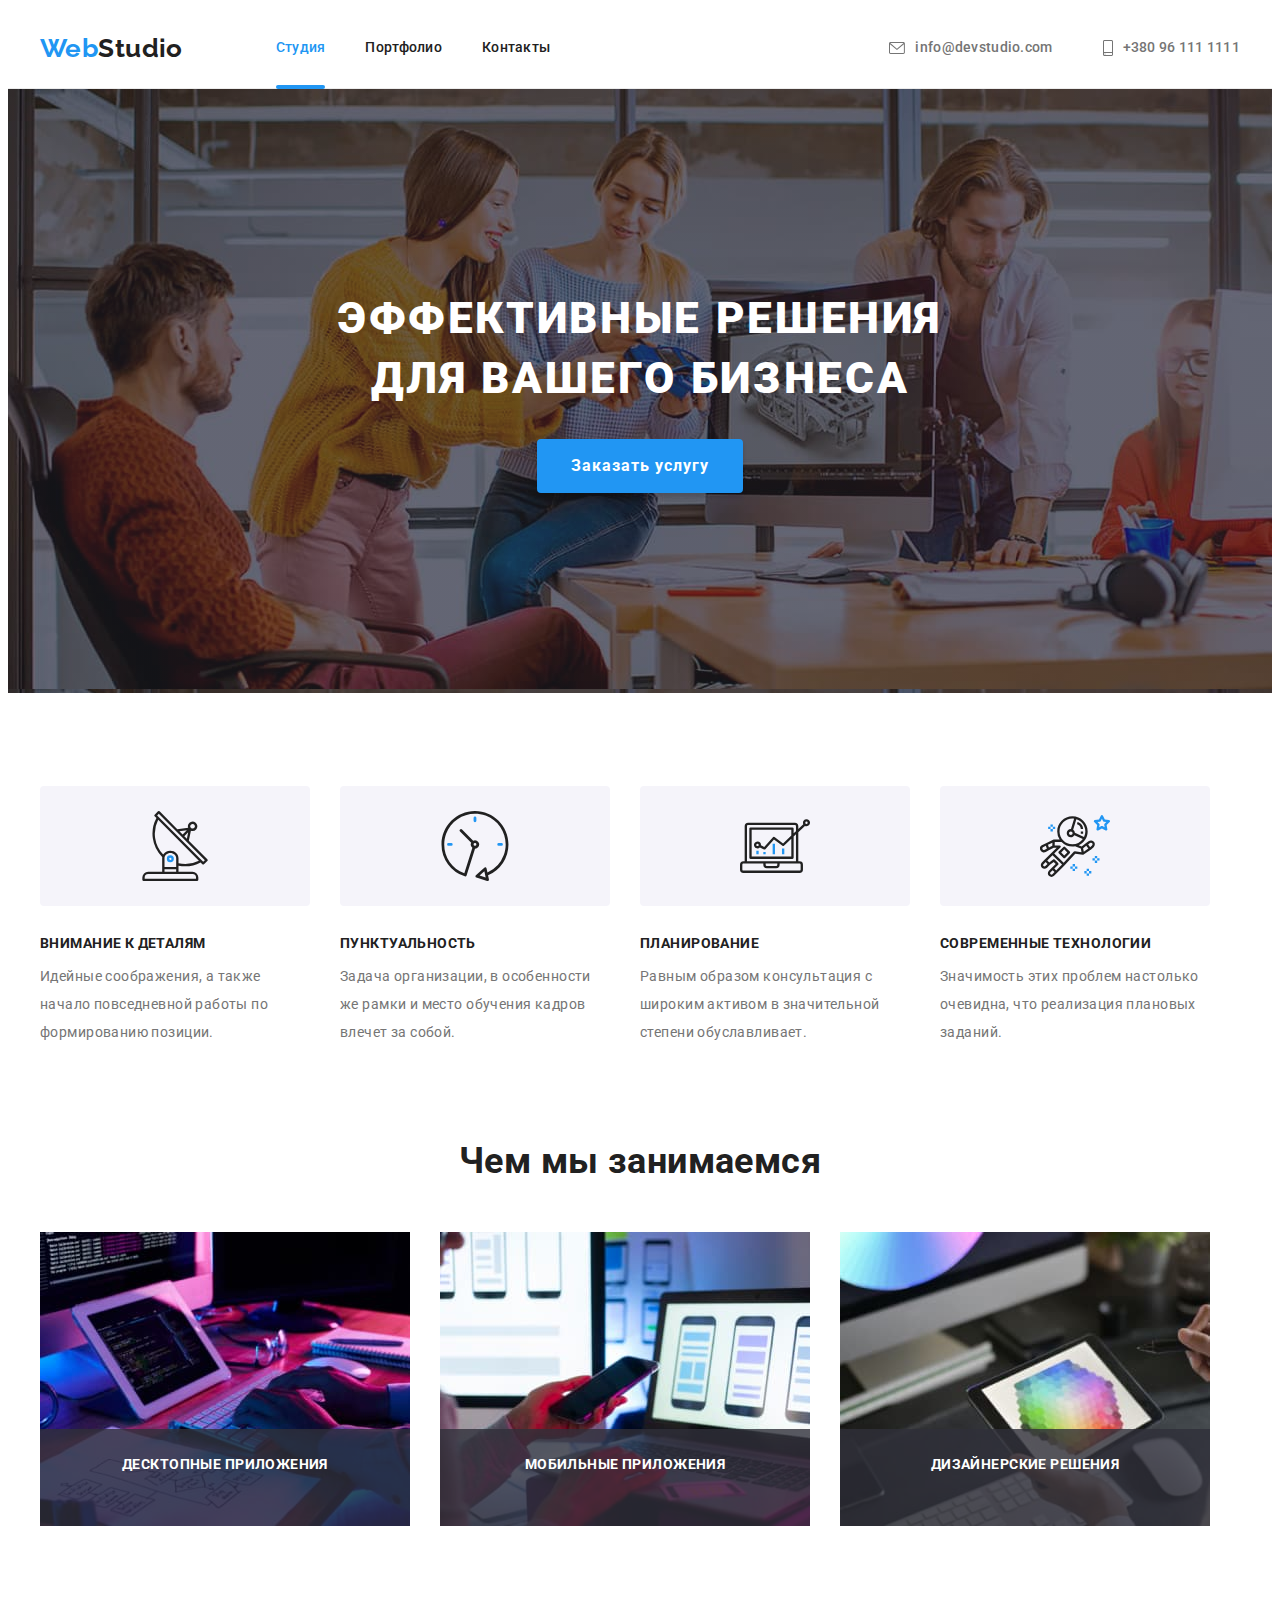
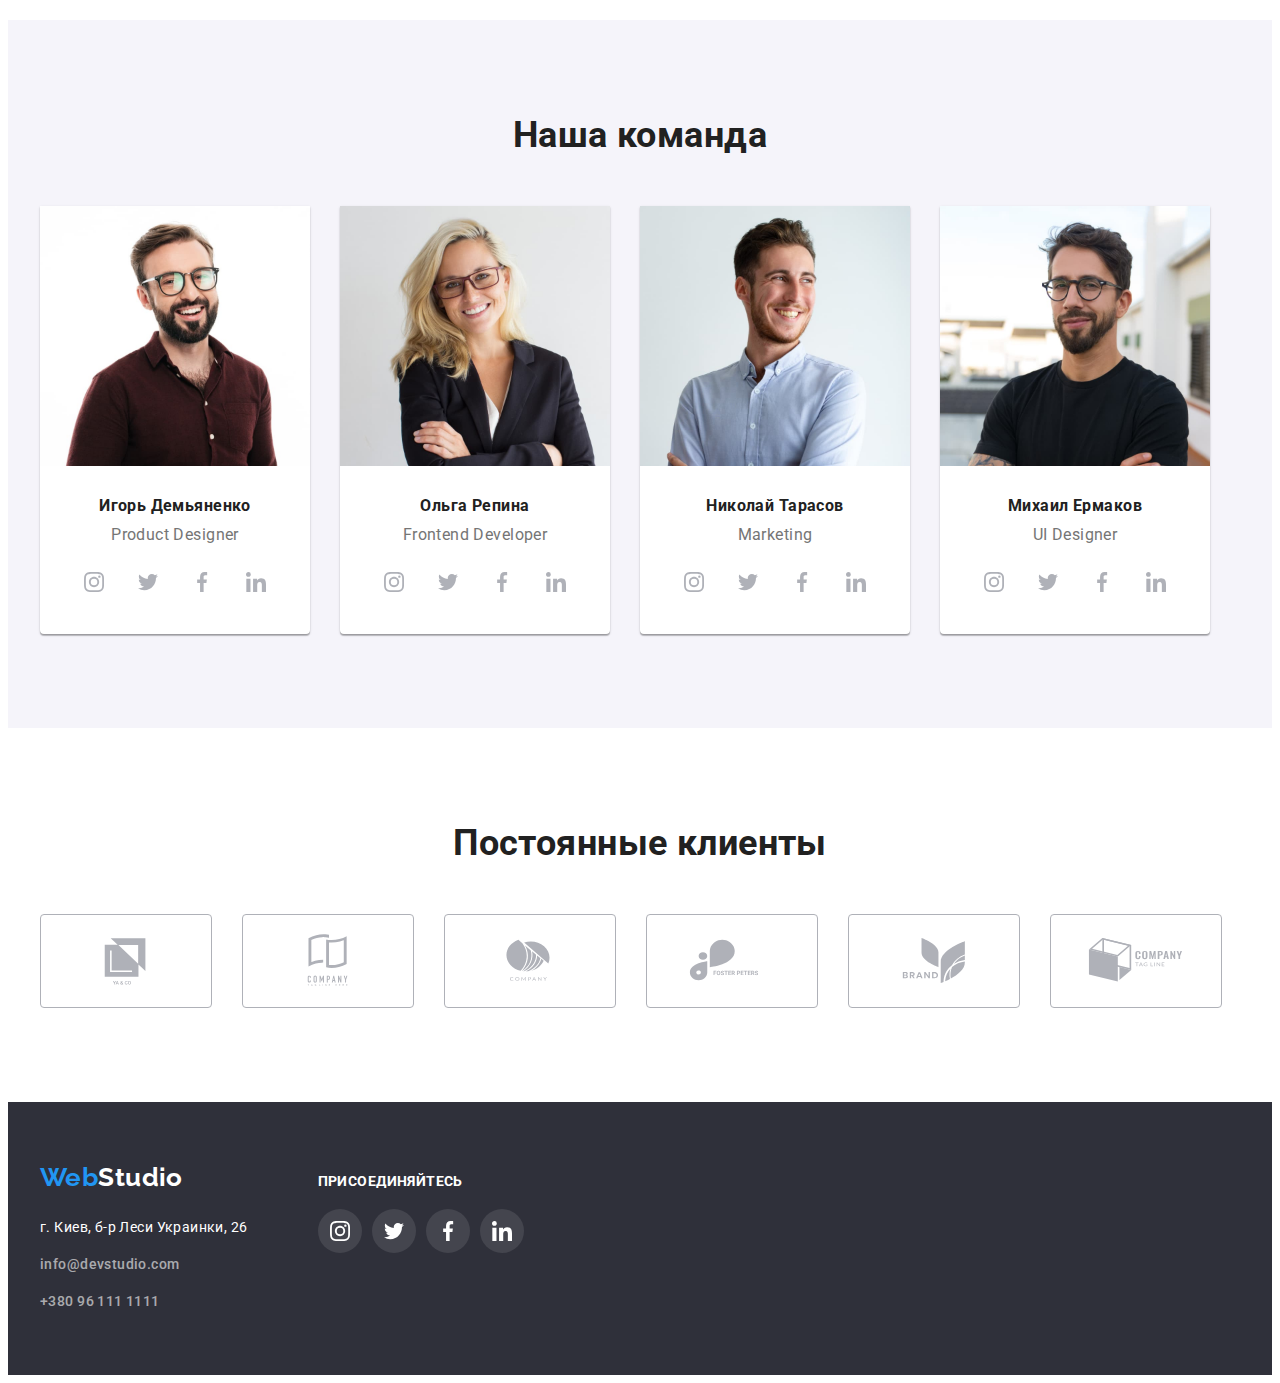
==== index.html @ 6b43f53a "Copy - HW5" ====
<!DOCTYPE html>
<html lang="ru">
   <head>
      <meta charset="utf-8" />
      <meta
         name="description"
         content="Эффективные решения для вашего бизнеса"
      />
      <link rel="preconnect" href="https://fonts.googleapis.com" />
      <link
         rel="preconnect"
         href="https://fonts.gstatic.com"
         crossorigin
      />
      <link
         href="https://fonts.googleapis.com/css2?family=Raleway:wght@700&family=Roboto:wght@400;500;700;900&display=swap"
         rel="stylesheet"
      />
      <title>Web Studio</title>
      <link
         rel="stylesheet"
         href="https://cdnjs.cloudflare.com/ajax/libs/modern-normalize/1.1.0/modern-normalize.min.css"
         integrity="sha512-wpPYUAdjBVSE4KJnH1VR1HeZfpl1ub8YT/NKx4PuQ5NmX2tKuGu6U/JRp5y+Y8XG2tV+wKQpNHVUX03MfMFn9Q=="
         crossorigin="anonymous"
         referrerpolicy="no-referrer"
      />

      <link rel="stylesheet" href="./CSS/styles.css" />
   </head>
   <body>
      <!-- Шапка страницы -->
      <header class="header">
         <!-- Навигация на другие страницы -->
         <div class="container">
            <nav class="header-menu">
               <a href="./index.html" class="top-logo"
                  ><span class="first-part-logo">Web</span>Studio</a
               >
               <ul class="site-nav list">
                  <li class="site-nav-item">
                     <a href="index.html" class="link current">Студия</a>
                  </li>
                  <li class="site-nav-item">
                     <a href="./portfolio.html" class="link">Портфолио</a>
                  </li>
                  <li class="site-nav-item">
                     <a href="./contacts" class="link">Контакты</a>
                  </li>
               </ul>
            </nav>
            <ul class="contacts list">
               <li class="contacts-item">
                  <a href="mailto:info@devstudio.com" class="link">
                     <svg class="icon-envelope" width="16" height="12">
                        <use href="./images/icons.svg#envelope"></use>
                     </svg>
                     info@devstudio.com</a
                  >
               </li>
               <li class="contacts-item">
                  <a href="tel:+380961111111" class="link"
                     ><svg class="icon-smartphone" width="10" height="16">
                        <use href="./images/icons.svg#smartphone"></use>
                     </svg>
                     +380 96 111 1111</a
                  >
               </li>
            </ul>
         </div>
      </header>

      <!-- Unique page content -->
      <main>
         <section class="hero">
            <div class="container">
               <h1 class="hero-title">
                  Эффективные решения для вашего бизнеса
               </h1>
               <button type="button" class="button" data-modal-open>
                  Заказать услугу
               </button>
            </div>
         </section>
         <!-- Our benefits -->
         <section class="benefits">
            <div class="container">
               <h2 class="benefits-hide-title title">
                  Наши сильные стороны
               </h2>

               <ul class="list">
                  <li class="benefits-item">
                     <div class="wrap-icon">
                        <svg
                           class="wrap-icon-position"
                           width="70"
                           height="70"
                        >
                           <use href="./images/icons.svg#antena"></use>
                        </svg>
                     </div>
                     <h3 class="benefits-title">Внимание к деталям</h3>
                     <p class="benefits-text">
                        Идейные соображения, а также начало повседневной
                        работы по формированию позиции.
                     </p>
                  </li>
                  <li class="benefits-item">
                     <div class="wrap-icon">
                        <svg
                           class="wrap-icon-position"
                           width="70"
                           height="70"
                        >
                           <use href="./images/icons.svg#clock"></use>
                        </svg>
                     </div>
                     <h3 class="benefits-title">Пунктуальность</h3>
                     <p class="benefits-text">
                        Задача организации, в особенности же рамки и место
                        обучения кадров влечет за собой.
                     </p>
                  </li>
                  <li class="benefits-item">
                     <div class="wrap-icon">
                        <svg
                           class="wrap-icon-position"
                           width="70"
                           height="70"
                        >
                           <use href="./images/icons.svg#diagram"></use>
                        </svg>
                     </div>
                     <h3 class="benefits-title">Планирование</h3>
                     <p class="benefits-text">
                        Равным образом консультация с широким активом в
                        значительной степени обуславливает.
                     </p>
                  </li>
                  <li class="benefits-item">
                     <div class="wrap-icon">
                        <svg
                           class="wrap-icon-position"
                           width="70"
                           height="70"
                        >
                           <use href="./images/icons.svg#astronaut"></use>
                        </svg>
                     </div>
                     <h3 class="benefits-title">Современные технологии</h3>
                     <p class="benefits-text">
                        Значимость этих проблем настолько очевидна, что
                        реализация плановых заданий.
                     </p>
                  </li>
               </ul>
            </div>
         </section>
         <!-- What we do -->
         <section class="activity">
            <div class="container">
               <h2 class="title">Чем мы занимаемся</h2>
               <ul class="list">
                  <li class="activity-item">
                     <img src="./images/box1.jpg" alt="box1" width="370" />
                     <h3 class="activity-item-title">
                        Десктопные приложения
                     </h3>
                  </li>
                  <li class="activity-item">
                     <img src="./images/box2.jpg" alt="box2" width="370" />
                     <h3 class="activity-item-title">
                        Мобильные приложения
                     </h3>
                  </li>
                  <li class="activity-item">
                     <img src="./images/box3.jpg" alt="box3" width="370" />
                     <h3 class="activity-item-title">
                        Дизайнерские решения
                     </h3>
                  </li>
               </ul>
            </div>
         </section>
         <!-- Our team -->
         <section class="team">
            <div class="container">
               <h2 class="title">Наша команда</h2>
               <ul class="list">
                  <li class="team-item">
                     <img
                        src="./images/demyanenko.jpg"
                        alt="Демьяненко"
                        width="270"
                     />
                     <div class="identification">
                        <h3 class="team-surname">Игорь Демьяненко</h3>
                        <p class="team-specialty">Product Designer</p>
                        <ul class="team-soc-list list">
                           <li class="team-soc-item">
                              <a href="" class="team-soc-link link"
                                 ><svg
                                    class="team-soc-icon"
                                    width="20"
                                    height="20"
                                 >
                                    <use
                                       href="./images/icons.svg#instagram"
                                    ></use></svg
                              ></a>
                           </li>
                           <li class="team-soc-item">
                              <a href="" class="team-soc-link link"
                                 ><svg
                                    class="team-soc-icon"
                                    width="20"
                                    height="20"
                                 >
                                    <use
                                       href="./images/icons.svg#twitter"
                                    ></use></svg
                              ></a>
                           </li>
                           <li class="team-soc-item">
                              <a href="" class="team-soc-link link"
                                 ><svg
                                    class="team-soc-icon"
                                    width="20"
                                    height="20"
                                 >
                                    <use
                                       href="./images/icons.svg#facebook"
                                    ></use></svg
                              ></a>
                           </li>
                           <li class="team-soc-item">
                              <a href="" class="team-soc-link link"
                                 ><svg
                                    class="team-soc-icon"
                                    width="20"
                                    height="20"
                                 >
                                    <use
                                       href="./images/icons.svg#linkedin"
                                    ></use></svg
                              ></a>
                           </li>
                        </ul>
                     </div>
                  </li>
                  <li class="team-item">
                     <img
                        src="./images/repina.jpg"
                        alt="Репина"
                        width="270"
                     />
                     <div class="identification">
                        <h3 class="team-surname">Ольга Репина</h3>
                        <p class="team-specialty">Frontend Developer</p>
                        <ul class="team-soc-list list">
                           <li class="team-soc-item">
                              <a href="" class="team-soc-link link"
                                 ><svg
                                    class="team-soc-icon"
                                    width="20"
                                    height="20"
                                 >
                                    <use
                                       href="./images/icons.svg#instagram"
                                    ></use></svg
                              ></a>
                           </li>
                           <li class="team-soc-item">
                              <a href="" class="team-soc-link link"
                                 ><svg
                                    class="team-soc-icon"
                                    width="20"
                                    height="20"
                                 >
                                    <use
                                       href="./images/icons.svg#twitter"
                                    ></use></svg
                              ></a>
                           </li>
                           <li class="team-soc-item">
                              <a href="" class="team-soc-link link"
                                 ><svg
                                    class="team-soc-icon"
                                    width="20"
                                    height="20"
                                 >
                                    <use
                                       href="./images/icons.svg#facebook"
                                    ></use></svg
                              ></a>
                           </li>
                           <li class="team-soc-item">
                              <a href="" class="team-soc-link link"
                                 ><svg
                                    class="team-soc-icon"
                                    width="20"
                                    height="20"
                                 >
                                    <use
                                       href="./images/icons.svg#linkedin"
                                    ></use></svg
                              ></a>
                           </li>
                        </ul>
                     </div>
                  </li>
                  <li class="team-item">
                     <img
                        src="./images/tarasov.jpg"
                        alt="Тарасов"
                        width="270"
                     />
                     <div class="identification">
                        <h3 class="team-surname">Николай Тарасов</h3>
                        <p class="team-specialty">Marketing</p>
                        <ul class="team-soc-list list">
                           <li class="team-soc-item">
                              <a href="" class="team-soc-link link"
                                 ><svg
                                    class="team-soc-icon"
                                    width="20"
                                    height="20"
                                 >
                                    <use
                                       href="./images/icons.svg#instagram"
                                    ></use></svg
                              ></a>
                           </li>
                           <li class="team-soc-item">
                              <a href="" class="team-soc-link link"
                                 ><svg
                                    class="team-soc-icon"
                                    width="20"
                                    height="20"
                                 >
                                    <use
                                       href="./images/icons.svg#twitter"
                                    ></use></svg
                              ></a>
                           </li>
                           <li class="team-soc-item">
                              <a href="" class="team-soc-link link"
                                 ><svg
                                    class="team-soc-icon"
                                    width="20"
                                    height="20"
                                 >
                                    <use
                                       href="./images/icons.svg#facebook"
                                    ></use></svg
                              ></a>
                           </li>
                           <li class="team-soc-item">
                              <a href="" class="team-soc-link link"
                                 ><svg
                                    class="team-soc-icon"
                                    width="20"
                                    height="20"
                                 >
                                    <use
                                       href="./images/icons.svg#linkedin"
                                    ></use></svg
                              ></a>
                           </li>
                        </ul>
                     </div>
                  </li>
                  <li class="team-item">
                     <img
                        src="./images/ermakov.jpg"
                        alt="Ермаков"
                        width="270"
                     />
                     <div class="identification">
                        <h3 class="team-surname">Михаил Ермаков</h3>
                        <p class="team-specialty">UI Designer</p>
                        <ul class="team-soc-list list">
                           <li class="team-soc-item">
                              <a href="" class="team-soc-link link"
                                 ><svg
                                    class="team-soc-icon"
                                    width="20"
                                    height="20"
                                 >
                                    <use
                                       href="./images/icons.svg#instagram"
                                    ></use></svg
                              ></a>
                           </li>
                           <li class="team-soc-item">
                              <a href="" class="team-soc-link link"
                                 ><svg
                                    class="team-soc-icon"
                                    width="20"
                                    height="20"
                                 >
                                    <use
                                       href="./images/icons.svg#twitter"
                                    ></use></svg
                              ></a>
                           </li>
                           <li class="team-soc-item">
                              <a href="" class="team-soc-link link"
                                 ><svg
                                    class="team-soc-icon"
                                    width="20"
                                    height="20"
                                 >
                                    <use
                                       href="./images/icons.svg#facebook"
                                    ></use></svg
                              ></a>
                           </li>
                           <li class="team-soc-item">
                              <a href="" class="team-soc-link link"
                                 ><svg
                                    class="team-soc-icon"
                                    width="20"
                                    height="20"
                                 >
                                    <use
                                       href="./images/icons.svg#linkedin"
                                    ></use></svg
                              ></a>
                           </li>
                        </ul>
                     </div>
                  </li>
               </ul>
            </div>
         </section>
         <section class="clients">
            <div class="container">
               <h2 class="title">Постоянные клиенты</h2>
               <ul class="clients-list list">
                  <li class="clients-item">
                     <a href="" class="clients-link link"
                        ><svg class="clients-icon" width="106" height="60">
                           <use href="./images/icons.svg#yaco"></use></svg
                     ></a>
                  </li>
                  <li class="clients-item">
                     <a href="" class="clients-link link"
                        ><svg class="clients-icon" width="106" height="60">
                           <use href="./images/icons.svg#co"></use></svg
                     ></a>
                  </li>
                  <li class="clients-item">
                     <a href="" class="clients-link link"
                        ><svg class="clients-icon" width="106" height="60">
                           <use
                              href="./images/icons.svg#company"
                           ></use></svg
                     ></a>
                  </li>
                  <li class="clients-item">
                     <a href="" class="clients-link link"
                        ><svg class="clients-icon" width="106" height="60">
                           <use
                              href="./images/icons.svg#foster"
                           ></use></svg
                     ></a>
                  </li>
                  <li class="clients-item">
                     <a href="" class="clients-link link"
                        ><svg class="clients-icon" width="106" height="60">
                           <use
                              href="./images/icons.svg#flower"
                           ></use></svg
                     ></a>
                  </li>
                  <li class="clients-item">
                     <a href="" class="clients-link link"
                        ><svg class="clients-icon" width="106" height="60">
                           <use
                              href="./images/icons.svg#tagline"
                           ></use></svg
                     ></a>
                  </li>
               </ul>
            </div>
         </section>
      </main>

      <!-- Footer -->
      <footer class="footer">
         <div class="container">
            <!-- Контакты компании-->
            <div class="footer-information">
               <div class="footer-contacts">
                  <a href="./index.html" class="bottom-logo"
                     ><span class="first-part-logo">Web</span>Studio</a
                  >
                  <ul class="list">
                     <li>
                        <address class="adress">
                           г. Киев, б-р Леси Украинки, 26
                        </address>
                     </li>
                     <li>
                        <a
                           href="mailto:info@devstudio.com"
                           class="link mail"
                           >info@devstudio.com</a
                        >
                     </li>
                     <li>
                        <a href="tel:+380961111111" class="link"
                           >+380 96 111 1111</a
                        >
                     </li>
                  </ul>
               </div>
               <div class="footer-contacts">
                  <p class="message">Присоединяйтесь</p>
                  <ul class="footer-soc-list list">
                     <li class="footer-soc-item">
                        <a href="" class="footer-soc-link link"
                           ><svg
                              class="footer-soc-icon"
                              width="20"
                              height="20"
                           >
                              <use
                                 href="./images/icons.svg#instagram"
                              ></use></svg
                        ></a>
                     </li>
                     <li class="footer-soc-item">
                        <a href="" class="footer-soc-link link"
                           ><svg
                              class="footer-soc-icon"
                              width="20"
                              height="20"
                           >
                              <use
                                 href="./images/icons.svg#twitter"
                              ></use></svg
                        ></a>
                     </li>
                     <li class="footer-soc-item">
                        <a href="" class="footer-soc-link link"
                           ><svg
                              class="footer-soc-icon"
                              width="20"
                              height="20"
                           >
                              <use
                                 href="./images/icons.svg#facebook"
                              ></use></svg
                        ></a>
                     </li>
                     <li class="footer-soc-item">
                        <a href="" class="footer-soc-link link"
                           ><svg
                              class="footer-soc-icon"
                              width="20"
                              height="20"
                           >
                              <use
                                 href="./images/icons.svg#linkedin"
                              ></use></svg
                        ></a>
                     </li>
                  </ul>
               </div>
            </div>
         </div>
      </footer>

      <!--Modal window-->
      <div data-modal class="backdrop is-hidden">
         <div class="modal">
            <button type="button" data-modal-close class="button-modal">
               Close
            </button>
         </div>
      </div>
      <script src="./js/modal.js"></script>
   </body>
</html>
---- CSS/styles.css ----
:root {
   --primary-text-color: #212121;
   --secondary-text-color: #757575;
   --title-text-color: #000000;
   --accent-text-color: #2196f3;
   --main-background: #ffffff;
   --contrast-text: #ffffff;
   --secondary-background-one: #2f303a;
   --secondary-background-two: #f5f4fa;
   --typical-padding-ident: 94px;
   --icons-color: #afb1b8;
   --timing-function: cubic-bezier(0.4, 0, 0.2, 1);
}

h1,
h2,
h3,
h4,
h5,
h6,
p {
   margin: 0;
}

ul {
   margin: 0;
   padding-left: 0;
}

body {
   background-color: var(--main-background);

   color: var(--primary-text-color);
   font-family: "Roboto", sans-serif;
   font-weight: 500;
   font-size: 14px;
   line-height: 1.14;
   letter-spacing: 0.03em;
}

/* ----------header---------- */
.header {
   border-bottom-width: 1px;
   border-bottom-style: solid;
   border-bottom-color: #ececec;
}

.header-menu {
   display: flex;
   align-items: center;
}

.header .container {
   display: flex;
   align-items: center;
}

.container {
   width: 1200px;
   margin: 0 auto;
   padding-left: 15px;
   padding-right: 15px;
   /*outline: 1px solid red;*/
}

/* ----------Logo---------- */
.top-logo {
   margin-right: 93px;

   font-family: "Raleway", sans-serif;
   font-weight: 700;
   font-size: 26px;
   line-height: 1.19;
   color: var(--primary-text-color);

   text-decoration: none;

   transition: color 250ms var(--timing-function);
}

.first-part-logo {
   color: var(--accent-text-color);
}

.top-logo:hover,
.top-logo:focus,
.bottom-logo:hover,
.bottom-logo:focus {
   color: var(--accent-text-color);
}

.top-logo:focus-visible,
.bottom-logo:focus-visible {
   outline: 2px solid var(--accent-text-color);
   border-radius: 4px;
}

/* ----------Navigation + Contacts + Footer---------- */
.site-nav .link:hover,
.site-nav .link:focus,
.footer .link:hover,
.footer .link:focus {
   color: var(--accent-text-color);
}

.site-nav .link:focus-visible,
.contacts .link:focus-visible,
.footer .link:focus-visible {
   outline: 2px solid var(--accent-text-color);
   border-radius: 4px;
}

/* ----------Navigation---------- */
.site-nav {
   display: flex;

   font-size: 14px;
   line-height: 1.14;
   letter-spacing: 0.02em;
}

.site-nav .link {
   color: var(--primary-text-color);

   transition: color 250ms var(--timing-function),
      drop-shadow(0px 4px 4px rgba(0, 0, 0, 0.25));
}

.site-nav .current {
   color: var(--accent-text-color);
}

.current::after {
   position: absolute;
   content: "";
   width: 100%;
   height: 4px;
   border-radius: 2px;
   left: 0;
   bottom: -1px;
   background-color: var(--accent-text-color);
}

.site-nav-item {
   position: relative;
}

.site-nav-item:not(:last-child) {
   margin-right: 40px;
}

.list {
   list-style: none;
}

.header .link {
   display: block;
   padding: 32px 0;
}

.link {
   text-decoration: none;
}

/*----------Contacts----------*/
.contacts {
   display: flex;
   margin-left: auto;
}

.contacts .link {
   display: flex;
   align-items: center;

   color: var(--secondary-text-color);

   font-size: 14px;
   line-height: 1.14;
   letter-spacing: 0.02em;

   transition: color 250ms var(--timing-function);
}

.contacts .link:hover,
.contacts .link:focus {
   color: var(--accent-text-color);
}

.icon-envelope,
.icon-smartphone {
   fill: currentColor;
   margin-right: 10px;
}

.contacts-item:not(:last-child) {
   margin-right: 50px;
}

/* ----------effective solutions---------- */
.hero {
   padding-top: 200px;
   padding-bottom: 200px;

   background-color: #c4c4c4;
   background-image: linear-gradient(
         rgba(47, 48, 58, 0.4),
         rgba(47, 48, 58, 0.4)
      ),
      url(../images/team.jpg);
   max-width: 1600px;
   margin: 0 auto;
}

.hero-title {
   max-width: 696px;
   margin: 0 auto;
   margin-bottom: 30px;

   font-weight: 900;
   font-size: 44px;
   line-height: 1.36;
   text-align: center;
   letter-spacing: 0.06em;
   text-transform: uppercase;

   color: var(--contrast-text);
}

.button,
.button-modal {
   cursor: pointer;

   background-color: var(--accent-text-color);
   border: 2px solid var(--accent-text-color);
   box-shadow: 0px 4px 4px rgba(0, 0, 0, 0.15);
   border-radius: 4px;
   color: var(--contrast-text);
   margin: 0 auto;
   padding: 10px 32px;

   font-family: inherit;
   font-weight: 700;
   font-size: 16px;
   line-height: 1.88;
   display: flex;
   align-items: center;
   text-align: center;
   letter-spacing: 0.06em;

   transition: color 250ms var(--timing-function),
      shadow 250ms var(--timing-function);
}

.button:hover,
.button:focus {
   background: #188ce8;
   box-shadow: 0px 4px 4px rgba(0, 0, 0, 0.15);
   border-radius: 4px;
}

.button:focus-visible {
   outline: 1px solid #188ce8;
   border-radius: 4px;
}

.backdrop {
   position: fixed;
   top: 0;
   left: 0;
   width: 100%;
   height: 100%;
   transition: opacity 250ms, visibility 250ms;
   background-color: rgba(0, 0, 0, 0.1);

   opacity: 1;
   transition: opacity 500ms var(--timing-function);
}

.backdrop.is-hidden {
   opacity: 1;
   pointer-events: none;
   visibility: hidden;
}

.backdrop.is-hidden .modal {
   transform: translate(-50%, -50%) scale(0.2);
}

.modal {
   position: absolute;
   top: 50%;
   left: 50%;
   transform: translate(-50%, -50%) scale(1);
   width: 528px;
   height: 581px;

   background-color: var(--secondary-background-two);
   border-radius: 4px;

   transition: transform 250ms var(--timing-function);
   box-shadow: 0px 1px 3px rgb(0 0 0 / 12%), 0px 1px 1px rgb(0 0 0 / 14%),
      0px 2px 1px rgb(0 0 0 / 20%);
}

.button-modal {
   margin-top: 20px;
   margin-right: 20px;
}

.button-modal::before {
   content: "";
   width: 20px;
   height: 20px;
   background-image: url(../images/close.svg);
   background-size: contain;
   margin-right: 10px;
}

.button-modal:hover,
.button-modal:focus {
   background-color: yellowgreen;
   transition: background-color 500ms var(--timing-function);
}

/* ----------Our benefits---------- */
.benefits {
   padding-top: var(--typical-padding-ident);
   padding-bottom: var(--typical-padding-ident);
}

.benefits .benefits-hide-title {
   width: 1px;
   height: 1px;
   overflow: hidden;
   opacity: 0;
   margin: -1px;
}

.title {
   font-weight: 700;
   font-size: 36px;
   line-height: 1.17;
   text-align: center;
}

.benefits-title {
   margin-bottom: 10px;

   font-weight: 700;
   font-size: 14px;
   line-height: 1.14;
   text-transform: uppercase;
}

.benefits .list {
   display: flex;
}

.benefits-item {
   width: 270px;
}

.benefits-item:not(:last-child) {
   margin-right: 30px;
}

.wrap-icon {
   height: 120px;
   width: 100%;
   border-radius: 4px;
   background-color: var(--secondary-background-two);
   display: flex;
   align-items: center;
   justify-content: center;

   margin-bottom: 30px;
}

.benefits-text {
   font-weight: 400;
   font-size: 14px;
   line-height: 2;

   color: var(--secondary-text-color);
}

/* ----------What we do---------- */
.activity {
   padding-bottom: var(--typical-padding-ident);
}

.activity .title {
   margin-bottom: 50px;
}

.activity .list {
   display: flex;
   margin: -15px;
}

.activity-item {
   margin: 15px;
   position: relative;
}

img {
   display: block;
}

.activity-item-title {
   position: absolute;
   width: 100%;
   height: 70px;
   left: 0;
   bottom: 0;
   padding-top: 27px;

   color: var(--contrast-text);
   background-color: rgba(47, 48, 58, 0.8);

   font-weight: 700;
   font-size: 14px;
   line-height: 1.143;
   text-align: center;
   text-transform: uppercase;
}

/* ----------Our team---------- */
.team {
   padding-top: var(--typical-padding-ident);
   padding-bottom: var(--typical-padding-ident);

   background-color: var(--secondary-background-two);
}

.team .title {
   margin-bottom: 50px;
}

.team .list {
   display: flex;
}

.team-item {
   background: var(--main-background);
   box-shadow: 0px 1px 3px rgba(0, 0, 0, 0.12),
      0px 1px 1px rgba(0, 0, 0, 0.14), 0px 2px 1px rgba(0, 0, 0, 0.2);
   border-radius: 0px 0px 4px 4px;
}

.team-item:not(:last-child) {
   margin-right: 30px;
}

.identification {
   padding: 30px 0;
}

.team-surname {
   margin-bottom: 10px;

   font-size: 16px;
   line-height: 1.19;
   text-align: center;
}

.team-specialty {
   font-weight: 400;
   font-size: 16px;
   line-height: 1.19;
   text-align: center;
   margin-bottom: 16px;

   color: var(--secondary-text-color);
}

.team-soc-list {
   justify-content: center;
}

.team-soc-item {
   width: 44px;
   height: 44px;
   margin-right: 10px;
}

.team-soc-item:last-child {
   margin-right: 0;
}

.team-soc-link {
   width: 100%;
   height: 100%;
   display: flex;
   border-radius: 50%;
   fill: var(--icons-color);
   align-items: center;
   justify-content: center;

   transition: background-color 250ms var(--timing-function),
      color 250ms var(--timing-function);
}

.team-soc-icon {
   color: var(--contrast-text);
}

.team-soc-link:hover,
.team-soc-link:focus {
   background-color: var(--accent-text-color);
}

.team-soc-link:hover .team-soc-icon,
.team-soc-link:focus .team-soc-icon {
   fill: var(--contrast-text);
}

.team-soc-link:focus-visible {
   outline: 2px solid var(--accent-text-color);
   border-radius: 4px;
}

/* ----------Clients---------- */
.clients {
   padding-top: var(--typical-padding-ident);
   padding-bottom: var(--typical-padding-ident);

   background-color: var(--main-background);
}

.clients .title {
   margin-bottom: 50px;
}

.clients-list {
   display: flex;
}

.clients-item {
   width: 170px;
   height: 92px;
   display: flex;
   border: 1px solid var(--icons-color);
   border-radius: 4px;
   margin-right: 30px;

   transition: border 250ms var(--timing-function);
}

.clients-item:last-child {
   margin-right: 0;
}

.clients-link {
   width: 100%;
   height: 100%;
   display: flex;
   align-items: center;
   justify-content: center;
}

.clients-icon {
   fill: var(--icons-color);

   transition: fill 250ms var(--timing-function);
}

.clients-item:hover,
.clients-item:focus {
   border: 1px solid var(--accent-text-color);
   border-radius: 4px;
}

.clients-link:hover .clients-icon,
.clients-link:focus .clients-icon {
   fill: var(--accent-text-color);
}

.clients-link:focus-visible {
   outline: 2px solid var(--accent-text-color);
   border-radius: 4px;
}

/* ----------Footer---------- */
.footer-information {
   display: flex;
   align-items: baseline;
}

.footer-contacts:not(:last-child) {
   margin-right: 70px;
}

.footer {
   padding-top: 60px;
   padding-bottom: 60px;

   background-color: var(--secondary-background-one);
}

.bottom-logo {
   display: inline-block;
   margin-bottom: 20px;

   font-family: "Raleway", sans-serif;
   font-weight: 700;
   font-size: 26px;
   line-height: 1.19;
   color: var(--contrast-text);

   text-decoration: none;

   transition: color 250ms var(--timing-function);
}

.adress {
   margin-bottom: 9px;

   font-weight: 400;
   font-style: normal;
   font-size: 14px;
   line-height: 2;
   color: var(--contrast-text);
}

.footer .link {
   font-size: 14px;
   line-height: 2;
   color: rgba(255, 255, 255, 0.6);

   transition: color 250ms var(--timing-function);
}

.footer .mail {
   display: inline-block;
   margin-bottom: 9px;
}

.message {
   padding-bottom: 20px;

   font-weight: 700;
   font-size: 14px;
   line-height: 1.143;
   text-transform: uppercase;
   color: var(--contrast-text);
}

.footer-soc-list {
   display: flex;
   justify-content: center;
}

.footer-soc-item {
   width: 44px;
   height: 44px;
   margin-right: 10px;
}

.footer-soc-item:last-child {
   margin-right: 0;
}

.footer-soc-item > .footer-soc-link {
   width: 100%;
   height: 100%;
   display: flex;
   border-radius: 50%;
   background-color: rgba(255, 255, 255, 0.1);
   fill: var(--contrast-text);
   align-items: center;
   justify-content: center;

   transition: background-color 250ms var(--timing-function);
}

.footer-soc-icon {
   color: var(--contrast-text);
}

.footer-soc-link:hover,
.footer-soc-link:focus {
   background-color: var(--accent-text-color);
}

.footer-soc-link:hover .footer-soc-icon,
.footer-soc-link:focus .team-soc-icon {
   fill: var(--contrast-text);
}

.footer-soc-link:focus-visible {
   outline: 2px solid var(--accent-text-color);
   border-radius: 4px;
}

/* ----------Portfolio---------- */
.portfolio {
   padding-top: var(--typical-padding-ident);
   padding-bottom: var(--typical-padding-ident);

   background-color: var(--main-background);
}

.portfolio-title {
   width: 1px;
   height: 1px;
   overflow: hidden;
   opacity: 0;
   margin: -1px;
}

/* ----------Filter---------- */
.gallery {
   display: flex;
   margin-bottom: 50px;
   justify-content: center;
}

.gallery-item:not(:last-child) {
   margin-right: 8px;
}

.filter {
   border-radius: 4px;
   border: none;
   padding: 6px 22px;
   margin: 0 auto;

   font-family: inherit;
   font-size: 16px;
   line-height: 1.63;
   text-align: center;

   transition: background-color 250ms var(--timing-function);
}

.filter.active {
   background-color: var(--accent-text-color);
   outline: var(--accent-text-color);
   color: var(--contrast-text);
}

.filter:hover,
.filter:focus {
   background-color: var(--accent-text-color);
   outline: var(--accent-text-color);
   color: var(--contrast-text);
   box-shadow: 0px 3px 1px rgba(0, 0, 0, 0.1),
      0px 1px 2px rgba(0, 0, 0, 0.08), 0px 2px 2px rgba(0, 0, 0, 0.12);
   border-radius: 4px;
}

.filter:focus-visible {
   outline: 1px solid #188ce8;
   border-radius: 4px;
}

/* ----------Gallery---------- */
.gallery-list {
   display: flex;
   flex-wrap: wrap;
   margin: -15px;
}

.gallery-list-item {
   width: 370px;
   margin: 15px;

   border-right-width: 1px;
   border-right-style: solid;
   border-right-color: #eeeeee;
   border-bottom-width: 1px;
   border-bottom-style: solid;
   border-bottom-color: #eeeeee;
   border-left-width: 1px;
   border-left-style: solid;
   border-left-color: #eeeeee;

   cursor: pointer;
}

.gallery-list-item:hover,
.gallery-list-item:focus {
   box-shadow: 0px 1px 1px rgba(0, 0, 0, 0.12),
      0px 4px 4px rgba(0, 0, 0, 0.06), 1px 4px 6px rgba(0, 0, 0, 0.16);
}

.gallery-list-item:focus-visible {
   outline: 1px solid #188ce8;
   border-radius: 4px;
}

.product-thumb {
   position: relative;
   width: 100%;
   height: 294px;
   overflow: hidden;
}

.gallery-list-item:hover .product-thumb-text,
.gallery-list-item:focus .product-thumb-text {
   transform: translateY(0);
}
.product-thumb-text {
   position: absolute;
   width: 100%;
   height: 100%;
   left: 0;
   bottom: 0;
   padding: 63px 24px;
   transform: translateY(101%);

   background: rgba(33, 150, 243, 0.9);
   font-weight: 400;
   font-size: 18px;
   line-height: 1.56;

   color: var(--contrast-text);
   text-align: justify;

   transition: transform 250ms var(--timing-function);
}

.caption {
   max-width: 370px;

   padding: 20px 24px;
}

.gallery-title {
   margin-bottom: 4px;

   font-weight: 700;
   font-size: 18px;
   line-height: 2;
   letter-spacing: 0.06em;
}

.gallery-text {
   font-weight: 400;
   font-size: 16px;
   line-height: 1.88;

   color: var(--secondary-text-color);
}
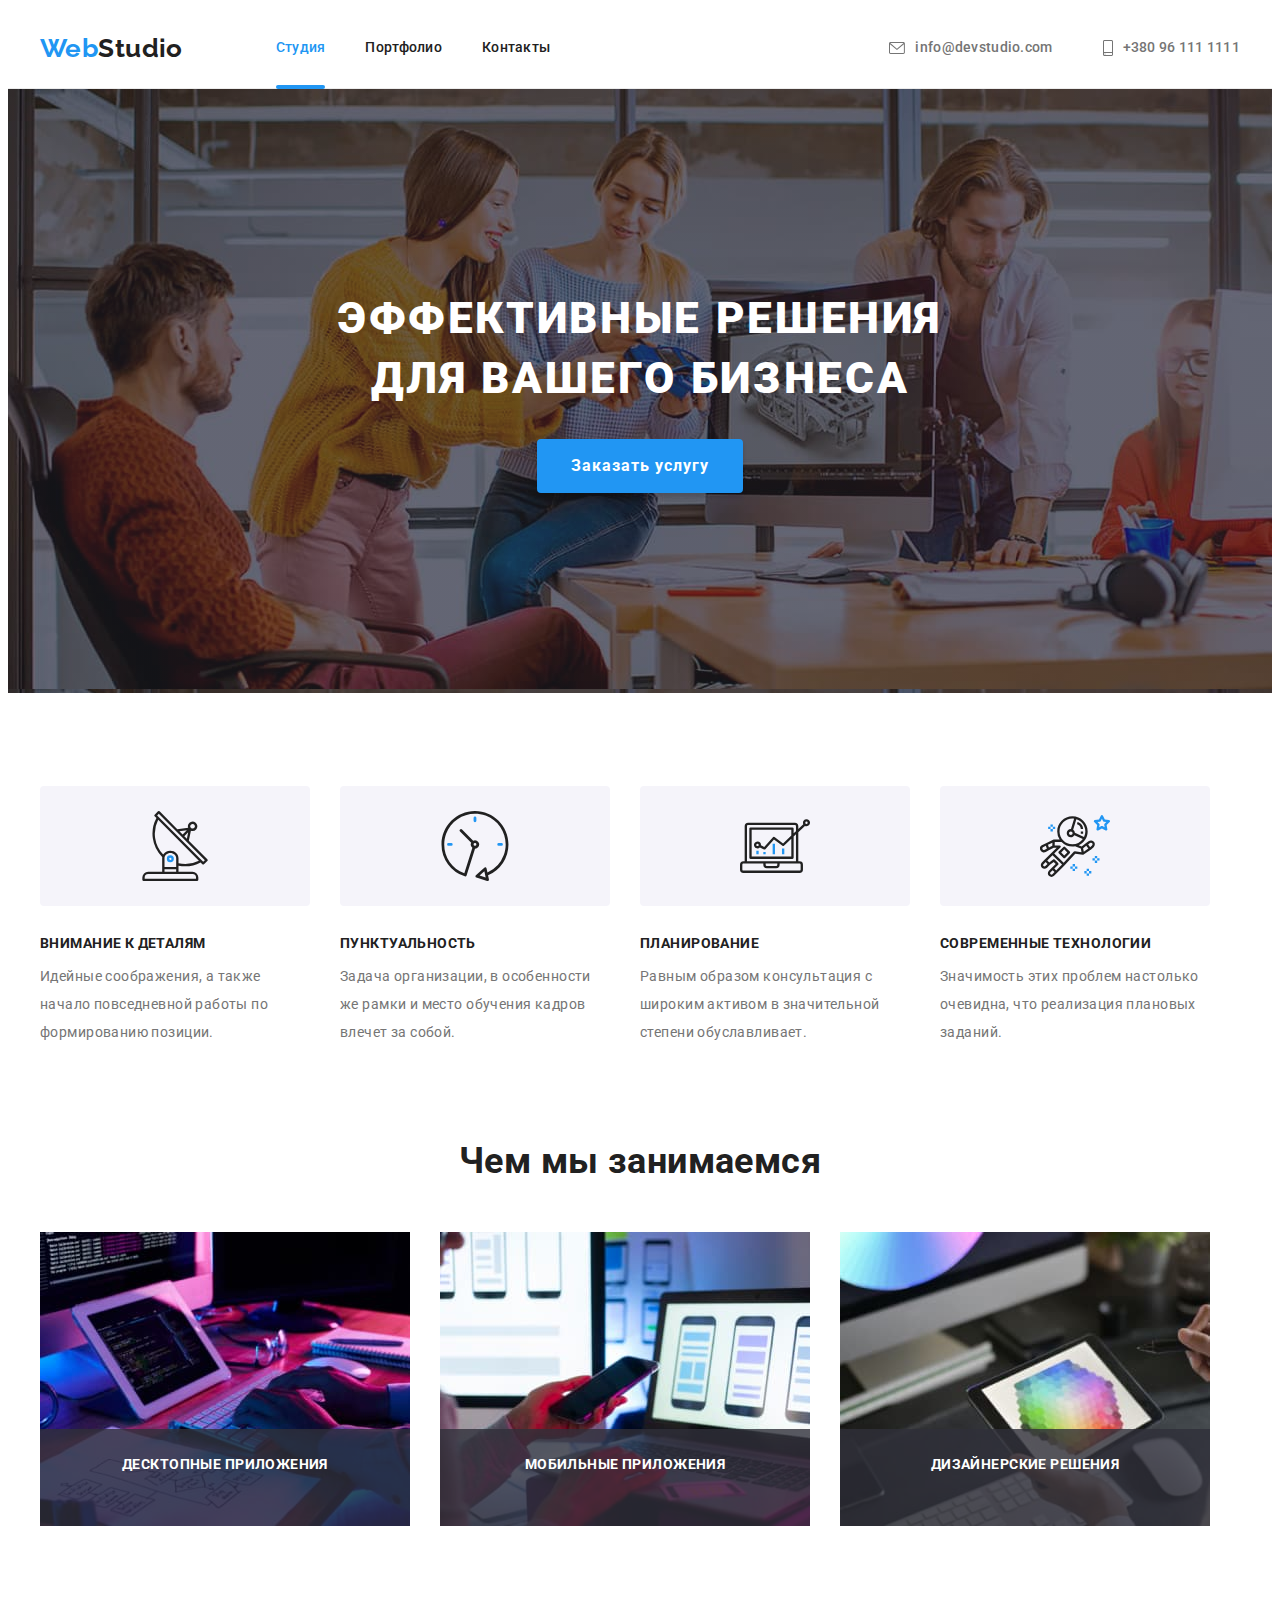
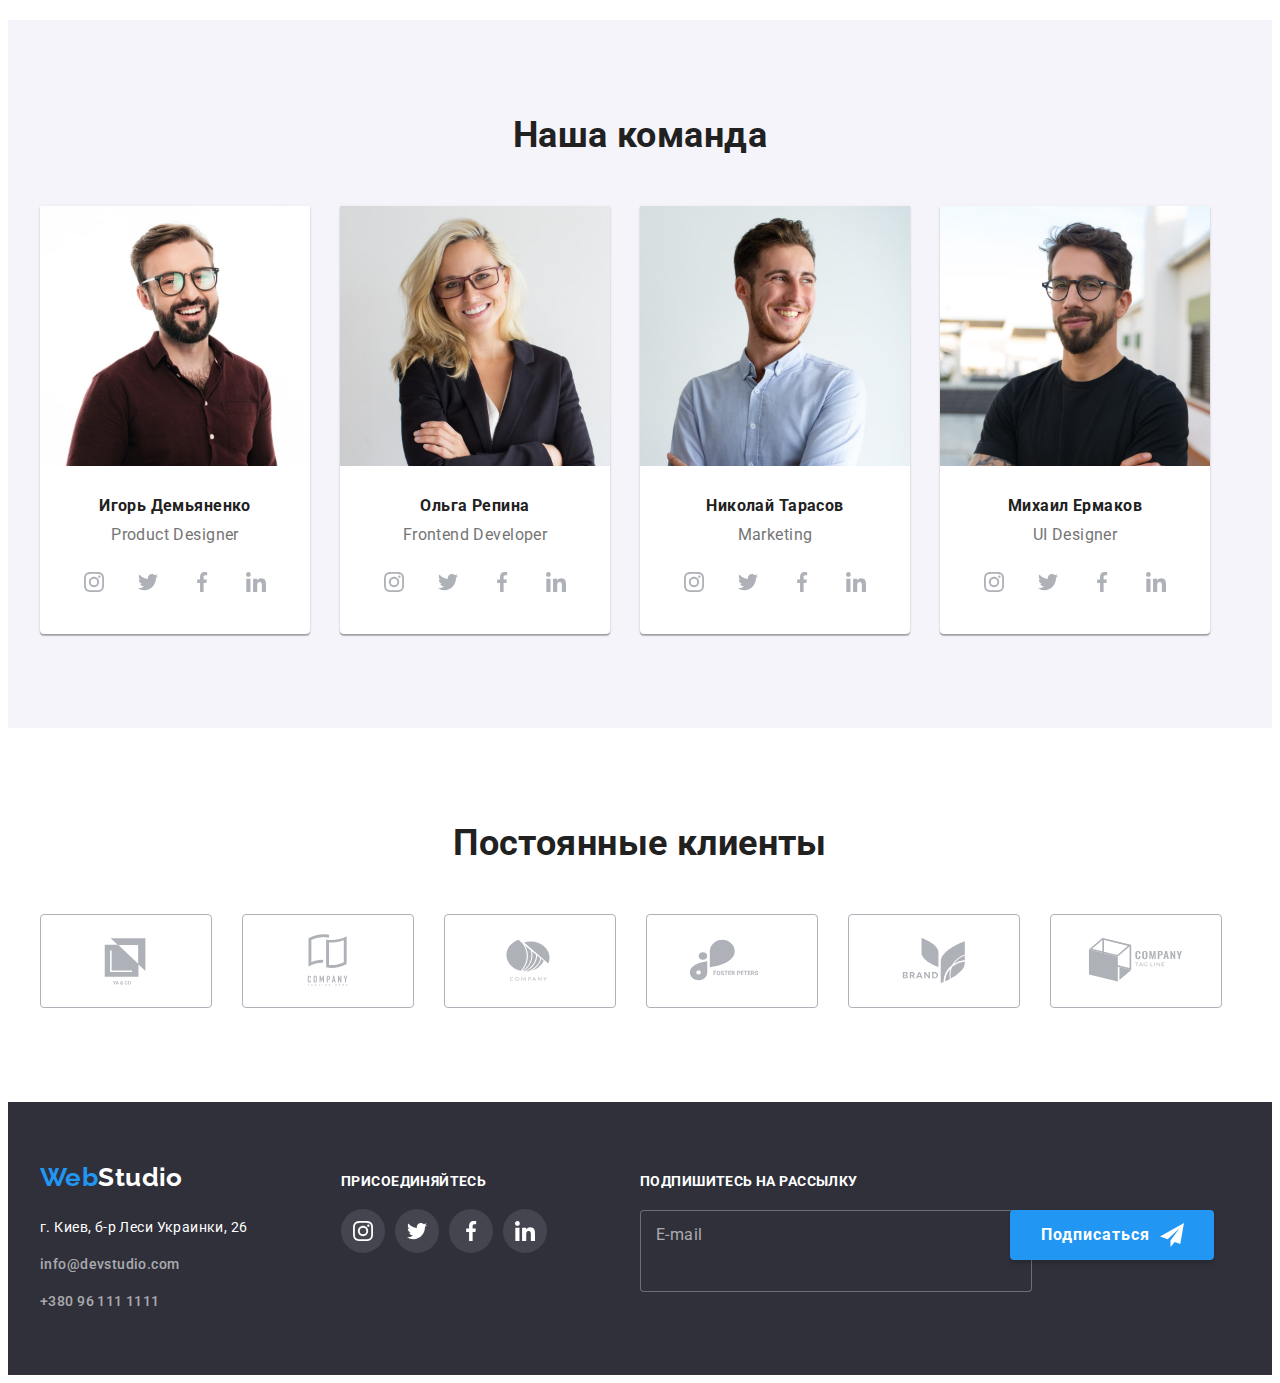
==== commit 69072cd1: "form in footer" ====
--- a/index.html
+++ b/index.html
@@ -569,6 +569,28 @@
                      </li>
                   </ul>
                </div>
+               <div class="subscription">
+                  <b class="sub-title">Подпишитесь на рассылку</b>
+                  <div class="sub-field">
+                     <input
+                        type="email"
+                        class="sub-input"
+                        name="user-email"
+                        id="user-email"
+                        required
+                        placeholder=""
+                     />
+                     <label for="user-email" class="sub-label"
+                        >E-mail</label
+                     >
+                     <button type="submit" class="sub-btn">
+                        Подписаться
+                        <!--<svg class="sub-icon" width="24" height="24">
+                           <use href="./images/icons.svg#icon-send"></use>
+                        </svg>-->
+                     </button>
+                  </div>
+               </div>
             </div>
          </div>
       </footer>
@@ -577,7 +599,9 @@
       <div data-modal class="backdrop is-hidden">
          <div class="modal">
             <button type="button" data-modal-close class="button-modal">
-               Close
+               <svg class="modal-close-icon" width="18" height="18">
+                  <use href="./images/icons.svg#close-black"></use>
+               </svg>
             </button>
          </div>
       </div>
--- a/CSS/styles.css
+++ b/CSS/styles.css
@@ -226,8 +226,7 @@
    color: var(--contrast-text);
 }
 
-.button,
-.button-modal {
+.button {
    cursor: pointer;
 
    background-color: var(--accent-text-color);
@@ -269,21 +268,22 @@
    left: 0;
    width: 100%;
    height: 100%;
-   transition: opacity 250ms, visibility 250ms;
    background-color: rgba(0, 0, 0, 0.1);
 
    opacity: 1;
-   transition: opacity 500ms var(--timing-function);
-}
-
-.backdrop.is-hidden {
-   opacity: 1;
+
+   transition: opacity 1000ms var(--timing-function),
+      visibility 1000ms var(--timing-function);
+}
+
+.backdrop.is-hidden .modal {
+   transform: translate(-50%, -50%) scale(0);
+}
+
+.is-hidden {
+   opacity: 0;
    pointer-events: none;
    visibility: hidden;
-}
-
-.backdrop.is-hidden .modal {
-   transform: translate(-50%, -50%) scale(0.2);
 }
 
 .modal {
@@ -297,29 +297,37 @@
    background-color: var(--secondary-background-two);
    border-radius: 4px;
 
-   transition: transform 250ms var(--timing-function);
+   transition: transform 250ms var(--timing-function), opacity 2500ms,
+      visibility 2500ms;
    box-shadow: 0px 1px 3px rgb(0 0 0 / 12%), 0px 1px 1px rgb(0 0 0 / 14%),
       0px 2px 1px rgb(0 0 0 / 20%);
 }
 
 .button-modal {
-   margin-top: 20px;
-   margin-right: 20px;
-}
-
-.button-modal::before {
-   content: "";
-   width: 20px;
-   height: 20px;
-   background-image: url(../images/close.svg);
-   background-size: contain;
-   margin-right: 10px;
+   position: absolute;
+   top: 10px;
+   right: 10px;
+
+   display: flex;
+   align-items: center;
+   justify-content: center;
+   padding: 6px;
+
+   background-color: var(--accent-text-color);
+   border: 1px solid var(--accent-text-color);
+   border-radius: 50%;
+
+   cursor: pointer;
+
+   transition: shadow 250ms var(--timing-function),
+      background-color 250ms var(--timing-function),
+      fill 250ms var(--timing-function) 250ms;
 }
 
 .button-modal:hover,
 .button-modal:focus {
    background-color: yellowgreen;
-   transition: background-color 500ms var(--timing-function);
+   fill: var(--accent-text-color);
 }
 
 /* ----------Our benefits---------- */
@@ -587,10 +595,6 @@
    align-items: baseline;
 }
 
-.footer-contacts:not(:last-child) {
-   margin-right: 70px;
-}
-
 .footer {
    padding-top: 60px;
    padding-bottom: 60px;
@@ -614,7 +618,9 @@
 }
 
 .adress {
+   margin-right: 70px;
    margin-bottom: 9px;
+   width: 231px;
 
    font-weight: 400;
    font-style: normal;
@@ -636,7 +642,8 @@
    margin-bottom: 9px;
 }
 
-.message {
+.message,
+.sub-title {
    padding-bottom: 20px;
 
    font-weight: 700;
@@ -649,6 +656,7 @@
 .footer-soc-list {
    display: flex;
    justify-content: center;
+   margin-right: 93px;
 }
 
 .footer-soc-item {
@@ -691,6 +699,86 @@
 .footer-soc-link:focus-visible {
    outline: 2px solid var(--accent-text-color);
    border-radius: 4px;
+}
+
+.sub-field {
+   position: relative;
+}
+
+.sub-input {
+   position: absolute;
+   width: 358px;
+   height: 50px;
+   border: 1px solid rgba(255, 255, 255, 0.3);
+   border-radius: 4px;
+   background-color: var(--secondary-background-one);
+   padding: 15px 16px;
+
+   transform: translateY(20px);
+}
+
+.sub-input:focus-visible {
+   outline: 2px solid var(--accent-text-color);
+   border-radius: 4px;
+}
+
+.sub-label {
+   position: absolute;
+   top: 35px;
+   left: 16px;
+
+   font-weight: 400;
+   font-size: 16px;
+   line-height: 1.25;
+   color: rgba(255, 255, 255, 0.6);
+}
+
+.sub-btn {
+   position: absolute;
+   top: 20px;
+   left: 370px;
+   display: flex;
+   align-items: center;
+
+   background-color: var(--accent-text-color);
+   border: 2px solid var(--accent-text-color);
+   box-shadow: 0px 4px 4px rgba(0, 0, 0, 0.15);
+   border-radius: 4px;
+   margin: 0 auto;
+   padding: 8px 28px 8px 29px;
+
+   font-family: inherit;
+   font-weight: 700;
+   font-size: 16px;
+   line-height: 1.88;
+   letter-spacing: 0.06em;
+   color: var(--contrast-text);
+
+   cursor: pointer;
+
+   transition: color 250ms var(--timing-function),
+      shadow 250ms var(--timing-function);
+}
+
+.sub-btn:hover,
+.sub-btn:focus {
+   background: #188ce8;
+   box-shadow: 0px 4px 4px rgba(0, 0, 0, 0.15);
+   border-radius: 4px;
+}
+
+.sub-btn:focus-visible {
+   outline: 1px solid #188ce8;
+   border-radius: 4px;
+}
+
+.sub-btn::after {
+   content: "";
+   width: 24px;
+   height: 24px;
+   margin-left: 10px;
+   background-image: url(../images/icon-send.svg);
+   background-size: contain;
 }
 
 /* ----------Portfolio---------- */
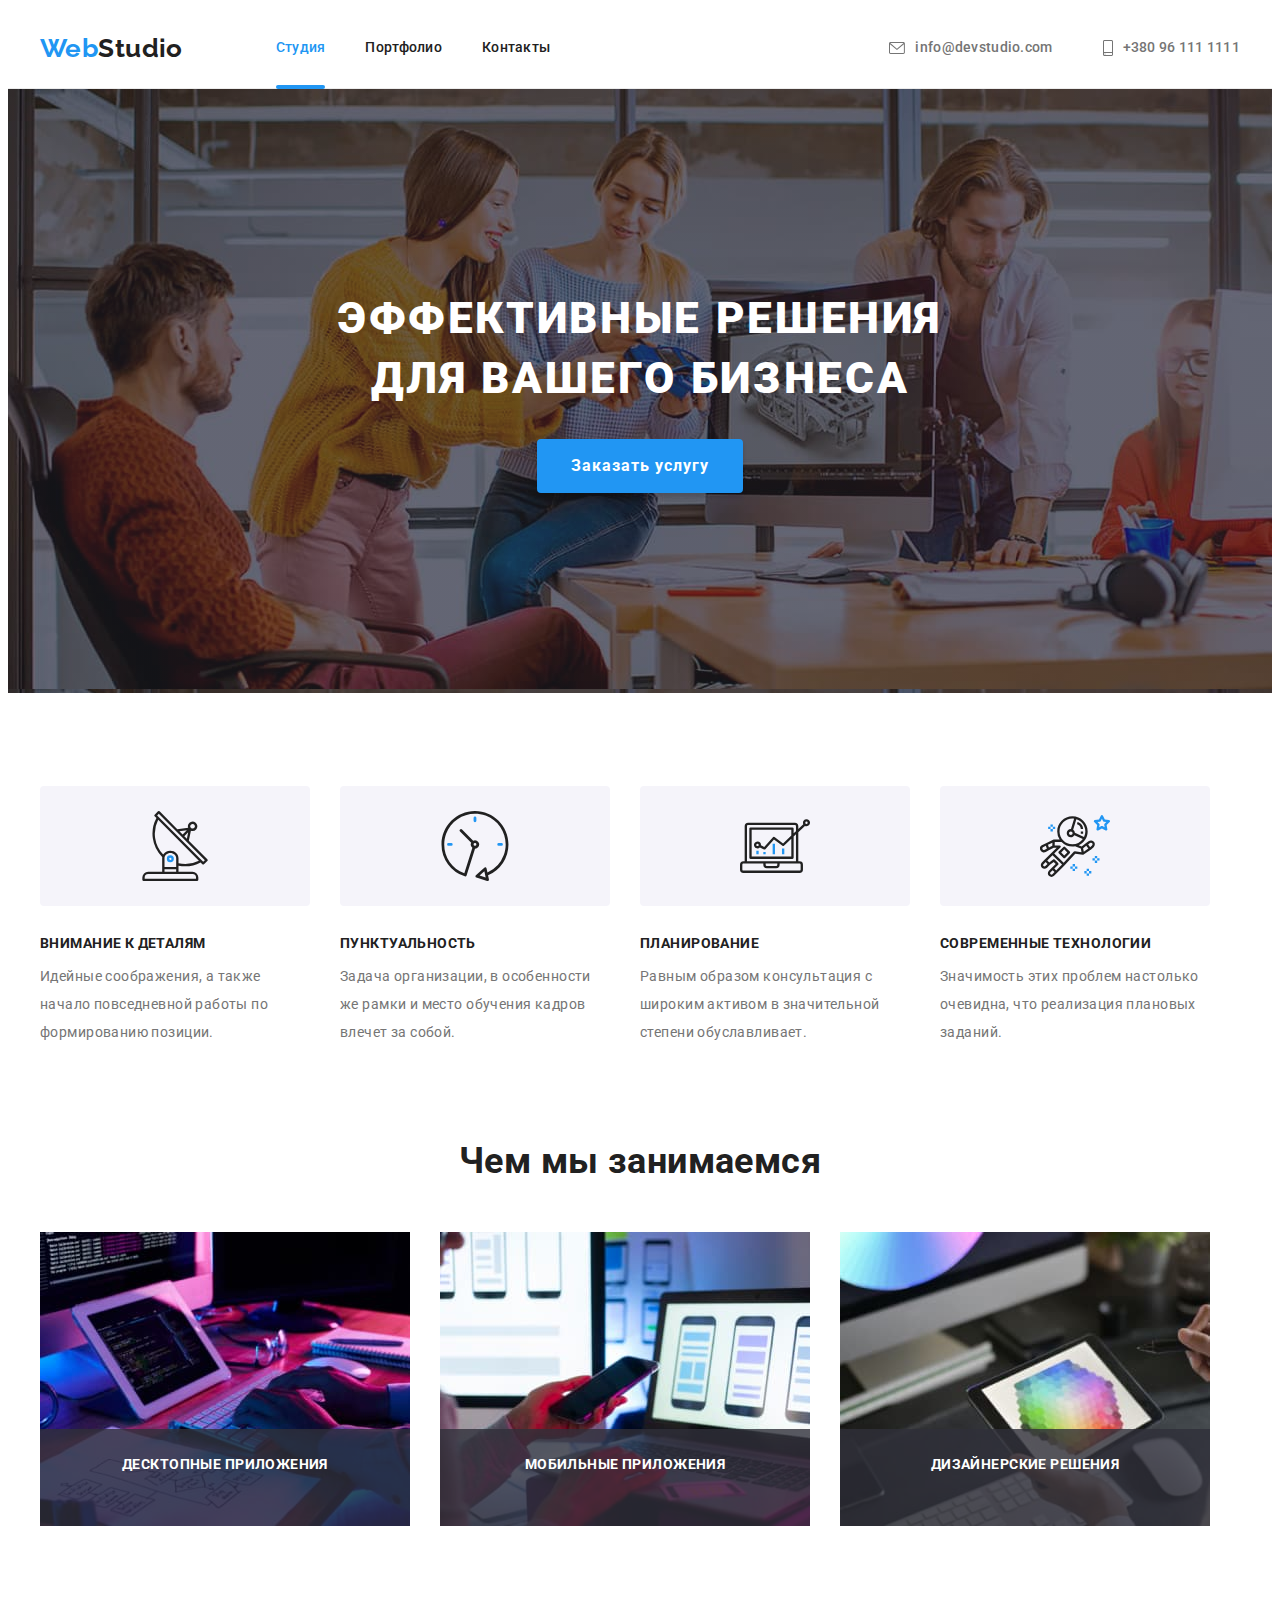
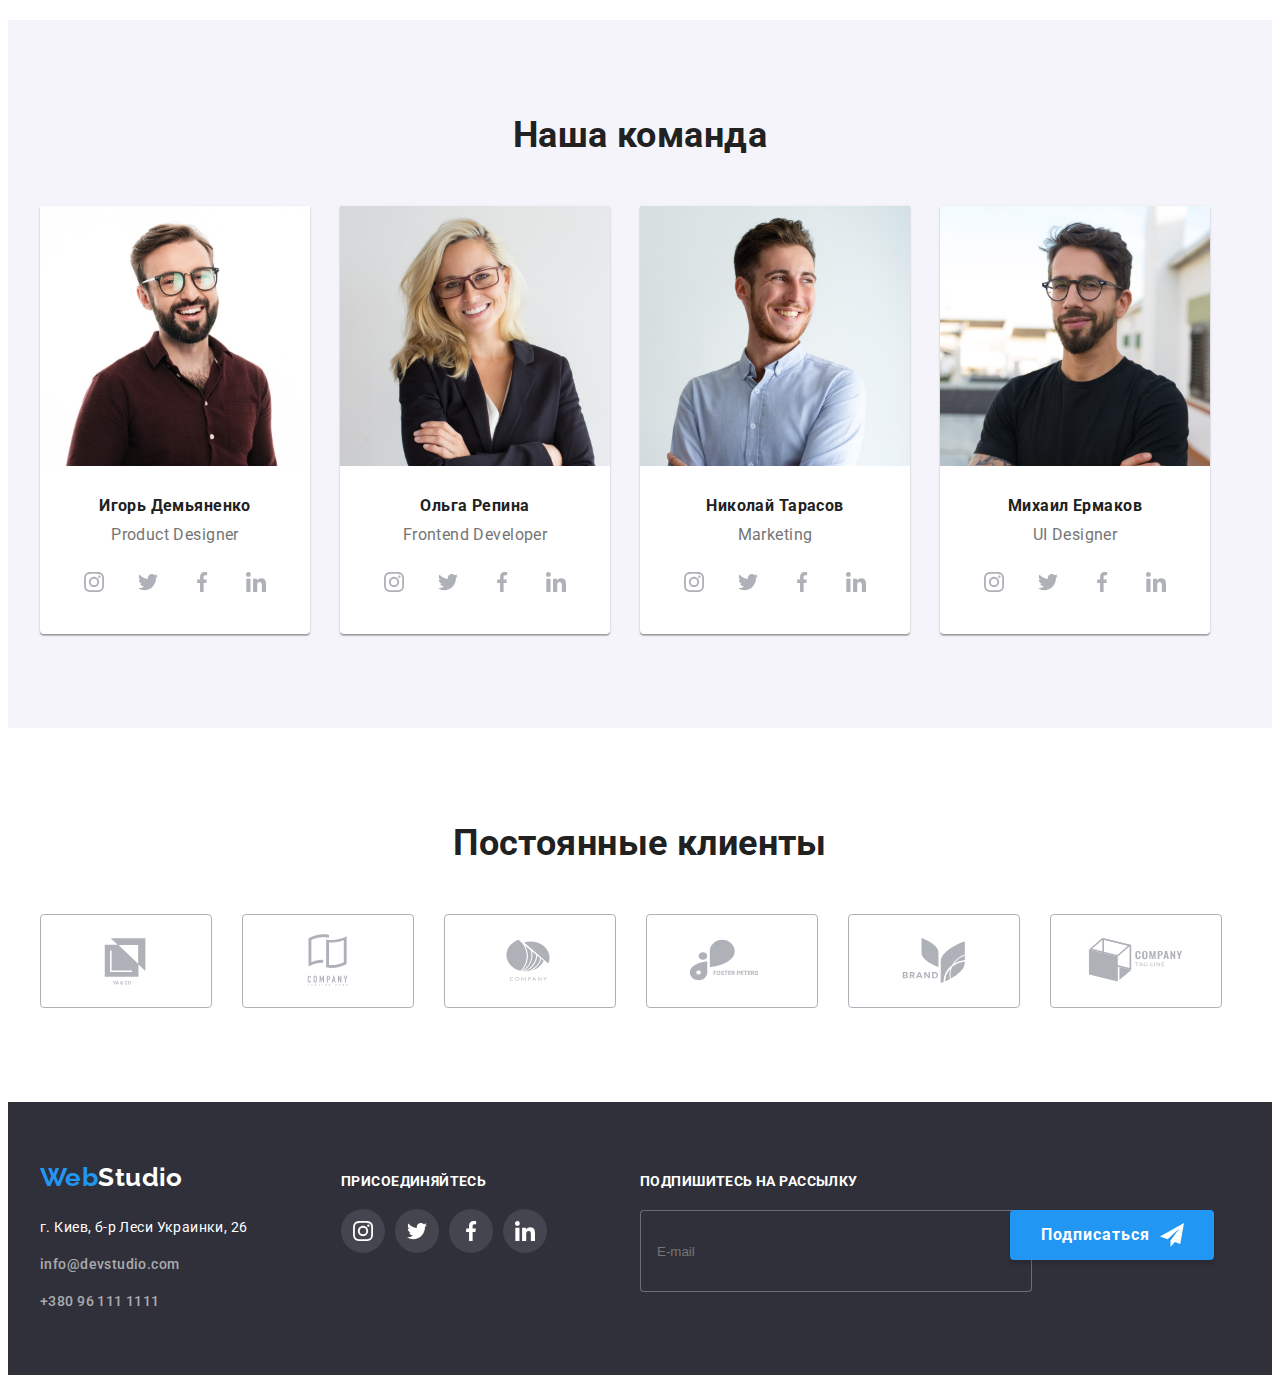
==== commit cde32971: "modal form" ====
--- a/index.html
+++ b/index.html
@@ -578,16 +578,11 @@
                         name="user-email"
                         id="user-email"
                         required
-                        placeholder=""
+                        placeholder="E-mail"
                      />
-                     <label for="user-email" class="sub-label"
-                        >E-mail</label
-                     >
+                     <label for="user-email" class="sub-label"></label>
                      <button type="submit" class="sub-btn">
                         Подписаться
-                        <!--<svg class="sub-icon" width="24" height="24">
-                           <use href="./images/icons.svg#icon-send"></use>
-                        </svg>-->
                      </button>
                   </div>
                </div>
@@ -603,6 +598,83 @@
                   <use href="./images/icons.svg#close-black"></use>
                </svg>
             </button>
+            <form class="order-form">
+               <p class="order-form-title">
+                  Оставьте свои данные, мы вам перезвоним
+               </p>
+               <div class="form-field">
+                  <svg class="form-icon" width="18" height="18">
+                     <use href="./images/icons.svg#icon-person"></use>
+                  </svg>
+                  <input
+                     type="text"
+                     class="form-input"
+                     required
+                     name="user-name"
+                     id="user-name"
+                     placeholder=" "
+                  />
+                  <label for="user-name" class="form-label">Имя</label>
+               </div>
+               <div class="form-field">
+                  <svg class="form-icon" width="18" height="18">
+                     <use href="./images/icons.svg#icon-phone"></use>
+                  </svg>
+                  <input
+                     type="tel"
+                     class="form-input"
+                     required
+                     name="user-tel"
+                     id="user-tel"
+                     placeholder=" "
+                  />
+                  <label for="user-tel" class="form-label">Телефон</label>
+               </div>
+               <div class="form-field">
+                  <svg class="form-icon" width="18" height="18">
+                     <use href="./images/icons.svg#icon-email"></use>
+                  </svg>
+                  <input
+                     type="email"
+                     class="form-input"
+                     required
+                     name="user-email"
+                     id="user-email"
+                     placeholder=" "
+                  />
+                  <label for="user-email" class="form-label">Почта</label>
+               </div>
+               <div class="form-area">
+                  <textarea
+                     name="user-text"
+                     id="user-text"
+                     class="form-textarea"
+                     placeholder="Введите текст"
+                  ></textarea>
+                  <label for="user-text" class="form-label"
+                     >Комментарий</label
+                  >
+               </div>
+               <div class="form-agreement">
+                  <label class="agreement-checkbox">
+                     <input
+                        type="checkbox"
+                        class="checkbox"
+                        name="agree-checkbox"
+                     />
+                     <svg class="agreement-icon" width="16" height="15">
+                        <use href="./images/icons.svg#icon-check"></use>
+                     </svg>
+                     <span class="agreement-text"
+                        >Соглашаюсь с рассылкой и принимаю</span
+                     >
+                     <a href="" class="agreement-link">Условия договора</a>
+                  </label>
+               </div>
+            </form>
+            <button type="submit" class="submit-modal-btn">
+               Отправить
+            </button>
          </div>
       </div>
       <script src="./js/modal.js"></script>
--- a/CSS/styles.css
+++ b/CSS/styles.css
@@ -293,8 +293,9 @@
    transform: translate(-50%, -50%) scale(1);
    width: 528px;
    height: 581px;
-
-   background-color: var(--secondary-background-two);
+   padding: 40px;
+
+   background-color: var(--main-background);
    border-radius: 4px;
 
    transition: transform 250ms var(--timing-function), opacity 2500ms,
@@ -313,7 +314,6 @@
    justify-content: center;
    padding: 6px;
 
-   background-color: var(--accent-text-color);
    border: 1px solid var(--accent-text-color);
    border-radius: 50%;
 
@@ -328,6 +328,158 @@
 .button-modal:focus {
    background-color: yellowgreen;
    fill: var(--accent-text-color);
+}
+
+.order-form-title {
+   margin-bottom: 30px;
+
+   font-weight: 700;
+   font-size: 20px;
+   line-height: 1.15;
+   text-align: center;
+}
+
+.form-field {
+   position: relative;
+   margin-bottom: 28px;
+}
+
+.form-icon {
+   position: absolute;
+   top: 11px;
+   left: 12px;
+}
+
+.form-input {
+   width: 100%;
+   height: 40px;
+   border: 1px solid rgba(33, 33, 33, 0.2);
+   border-radius: 4px;
+   padding-left: 42px;
+}
+
+.form-input:focus-visible,
+.form-textarea:focus-visible,
+.checkbox:focus-visible,
+.agreement-link:focus-visible {
+   outline: 1px solid #188ce8;
+   border-radius: 4px;
+}
+
+.form-label {
+   position: absolute;
+   top: -16px;
+   left: 0;
+
+   font-weight: 400;
+   font-size: 12px;
+   line-height: 1.167;
+   letter-spacing: 0.01em;
+   color: var(--secondary-text-color);
+}
+
+.form-area {
+   position: relative;
+   margin-bottom: 20px;
+}
+
+.form-textarea {
+   width: 100%;
+   height: 120px;
+   border: 1px solid rgba(33, 33, 33, 0.2);
+   border-radius: 4px;
+   padding: 12px 16px;
+   resize: none;
+
+   font-weight: 400;
+   font-size: 12px;
+   line-height: 1.167;
+   letter-spacing: 0.01em;
+   color: rgba(117, 117, 117, 0.5);
+}
+
+.agreement-checkbox {
+   display: flex;
+   align-items: center;
+   justify-content: center;
+   margin-bottom: 30px;
+}
+
+.checkbox {
+   position: absolute;
+   width: 1px;
+   height: 1px;
+   margin: -1px;
+   padding: 0;
+   border: 0;
+   clip: rect(0 0 0 0);
+   overflow: hidden;
+}
+
+.agreement-icon {
+   display: inline-block;
+   width: 15px;
+   height: 15px;
+   border: 2px solid var(--title-text-color);
+   border-radius: 1px;
+}
+
+.checkbox:checked + .agreement-icon {
+   position: absolute;
+   top: 0;
+   left: 0;
+}
+
+/*
+.checkbox:checked + .agreement-icon {
+   border: none;
+   background-image: url(../images/icon-check.svg);
+   background-size: contain;
+   background-origin: border-box;
+}*/
+
+.agreement-text {
+   margin-right: 4px;
+   margin-left: 7px;
+
+   font-weight: 400;
+   font-size: 14px;
+   line-height: 2;
+   color: var(--secondary-text-color);
+}
+
+.agreement-link {
+   font-weight: 400;
+   font-size: 14px;
+   line-height: 2;
+   color: var(--accent-text-color);
+}
+
+.submit-modal-btn {
+   display: block;
+   background-color: var(--accent-text-color);
+   border: 1px solid var(--accent-text-color);
+   border-radius: 4px;
+   padding: 10px 55px;
+   margin: 0 auto;
+
+   font-weight: 700;
+   font-size: 16px;
+   line-height: 1.88;
+   letter-spacing: 0.06em;
+   color: var(--contrast-text);
+}
+
+.submit-modal-btn:hover,
+.submit-modal-btn:focus {
+   background: #188ce8;
+   box-shadow: 0px 4px 4px rgba(0, 0, 0, 0.15);
+   border-radius: 4px;
+}
+
+.submit-modal-btn:focus-visible {
+   outline: 1px solid #188ce8;
+   border-radius: 4px;
 }
 
 /* ----------Our benefits---------- */
@@ -713,6 +865,7 @@
    border-radius: 4px;
    background-color: var(--secondary-background-one);
    padding: 15px 16px;
+   color: var(--contrast-text);
 
    transform: translateY(20px);
 }
